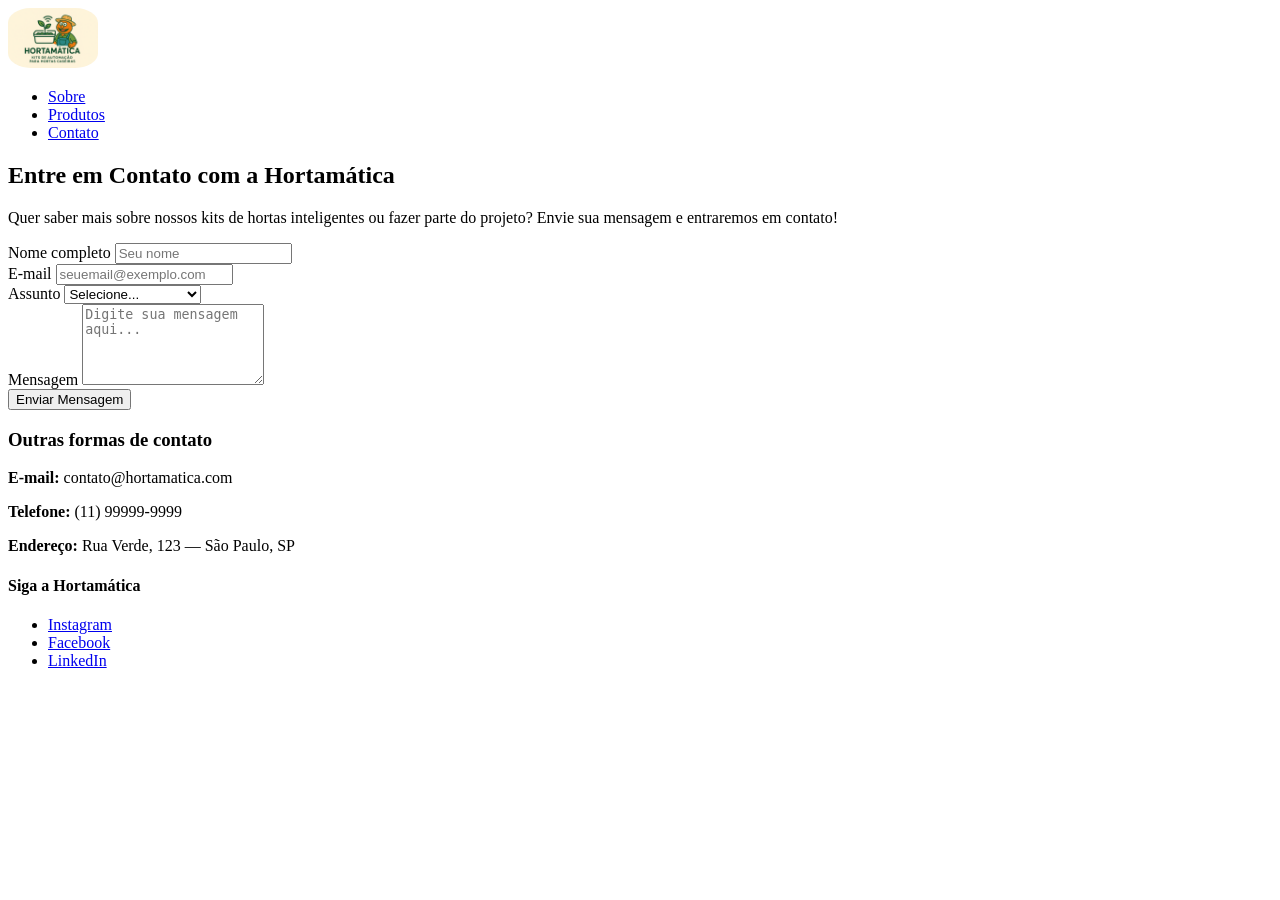
==== contato.html @ 6bbf13af "Add files via upload" ====
<!DOCTYPE html>
<html lang="pt-BR">

<head>
    <meta charset="UTF-8">
    <meta name="viewport" content="width=device-width, initial-scale=1.0">
    <title>Contato</title>
    <link rel="stylesheet" href="./assets/css/styles.css">
</head>

<body>

    <header>
        <img id="logo-header" src="./assets/images/Logo.png" alt="Logo Hortomática">
        <nav>
            <ul>
                <li><a href="sobre.html">Sobre</a></li>
                <li><a href="produtos.html">Produtos</a></li>
                <li><a href="contato.html">Contato</a></li>
            </ul>
    </header>

    <main>
    <section class="contato">
        <h2>Entre em Contato com a Hortamática</h2>
        <p>Quer saber mais sobre nossos kits de hortas inteligentes ou fazer parte do projeto? Envie sua mensagem e
            entraremos em contato!</p>

        <form class="form-contato" method="post">
            <div class="campo">
                <label for="nome">Nome completo</label>
                <input type="text" id="nome" name="nome" placeholder="Seu nome" required>
            </div>

            <div class="campo">
                <label for="email">E-mail</label>
                <input type="email" id="email" name="email" placeholder="seuemail@exemplo.com" required>
            </div>

            <div class="campo">
                <label for="assunto">Assunto</label>
                <select id="assunto" name="assunto" required>
                    <option value="">Selecione...</option>
                    <option value="orcamento">Solicitar orçamento</option>
                    <option value="parceria">Parceria</option>
                    <option value="voluntariado">Faça parte</option>
                    <option value="duvida">Dúvida geral</option>
                </select>
            </div>

            <div class="campo">
                <label for="mensagem">Mensagem</label>
                <textarea id="mensagem" name="mensagem" rows="5" placeholder="Digite sua mensagem aqui..."
                    required></textarea>
            </div>

            <button type="submit" class="btn-enviar">Enviar Mensagem</button>
        </form>

        <div class="info-contato">
            <h3>Outras formas de contato</h3>
            <p><strong>E-mail:</strong> contato@hortamatica.com</p>
            <p><strong>Telefone:</strong> (11) 99999-9999</p>
            <p><strong>Endereço:</strong> Rua Verde, 123 — São Paulo, SP</p>

            <h4>Siga a Hortamática</h4>
            <ul class="redes-sociais">
                <li><a href="#">Instagram</a></li>
                <li><a href="#">Facebook</a></li>
                <li><a href="#">LinkedIn</a></li>
            </ul>
        </div>
    </section>
    </main>
</body>

</html>
---- assets/css/styles.css ----
#logo-header {
    height: 60px;
    margin-right: 20px;
    border-radius: 25%;
}
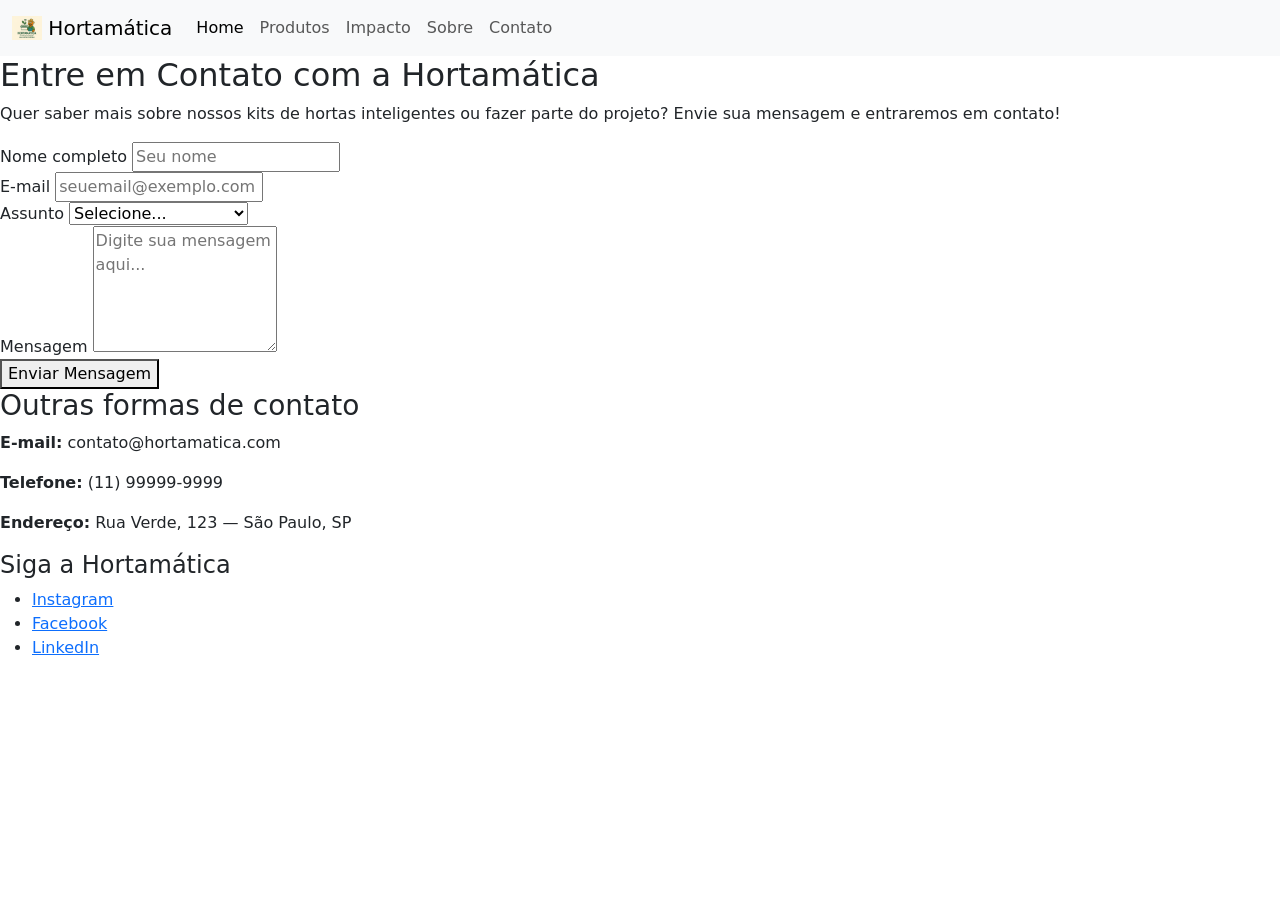
==== commit 315a2f70: "feat: adicionando navbar em todas as páginas" ====
--- a/contato.html
+++ b/contato.html
@@ -6,18 +6,43 @@
     <meta name="viewport" content="width=device-width, initial-scale=1.0">
     <title>Contato</title>
     <link rel="stylesheet" href="./assets/css/styles.css">
+    <link href="https://cdn.jsdelivr.net/npm/bootstrap@5.3.8/dist/css/bootstrap.min.css" rel="stylesheet"
+        integrity="sha384-sRIl4kxILFvY47J16cr9ZwB07vP4J8+LH7qKQnuqkuIAvNWLzeN8tE5YBujZqJLB" crossorigin="anonymous">
 </head>
 
 <body>
-
-    <header>
-        <img id="logo-header" src="./assets/images/Logo.png" alt="Logo Hortomática">
-        <nav>
-            <ul>
-                <li><a href="sobre.html">Sobre</a></li>
-                <li><a href="produtos.html">Produtos</a></li>
-                <li><a href="contato.html">Contato</a></li>
-            </ul>
+ <nav class="navbar navbar-expand-lg bg-body-tertiary">
+            <div class="container-fluid">
+                <a class="navbar-brand" href="#">
+                    <img src="assets/images/Logo.png" alt="Logo" width="30" height="24"
+                        class="d-inline-block align-text-top">
+                    Hortamática
+                </a>
+                <button class="navbar-toggler" type="button" data-bs-toggle="collapse" data-bs-target="#navbarNav"
+                    aria-controls="navbarNav" aria-expanded="false" aria-label="Toggle navigation">
+                    <span class="navbar-toggler-icon"></span>
+                </button>
+                <div class="collapse navbar-collapse" id="navbarNav">
+                    <ul class="navbar-nav">
+                        <li class="nav-item">
+                            <a class="nav-link active" aria-current="page" href="index.html">Home</a>
+                        </li>
+                        <li class="nav-item">
+                            <a class="nav-link" href="produtos.html">Produtos</a>
+                        </li>
+                        <li class="nav-item">
+                            <a class="nav-link" href="impacto.html">Impacto</a>
+                        </li>
+                        <li class="nav-item">
+                            <a class="nav-link" href="sobre.html">Sobre</a>
+                        </li>
+                        <li class="nav-item">
+                            <a class="nav-link" href="contato.html">Contato</a>
+                        </li>
+                    </ul>
+                </div>
+            </div>
+        </nav>
     </header>
 
     <main>
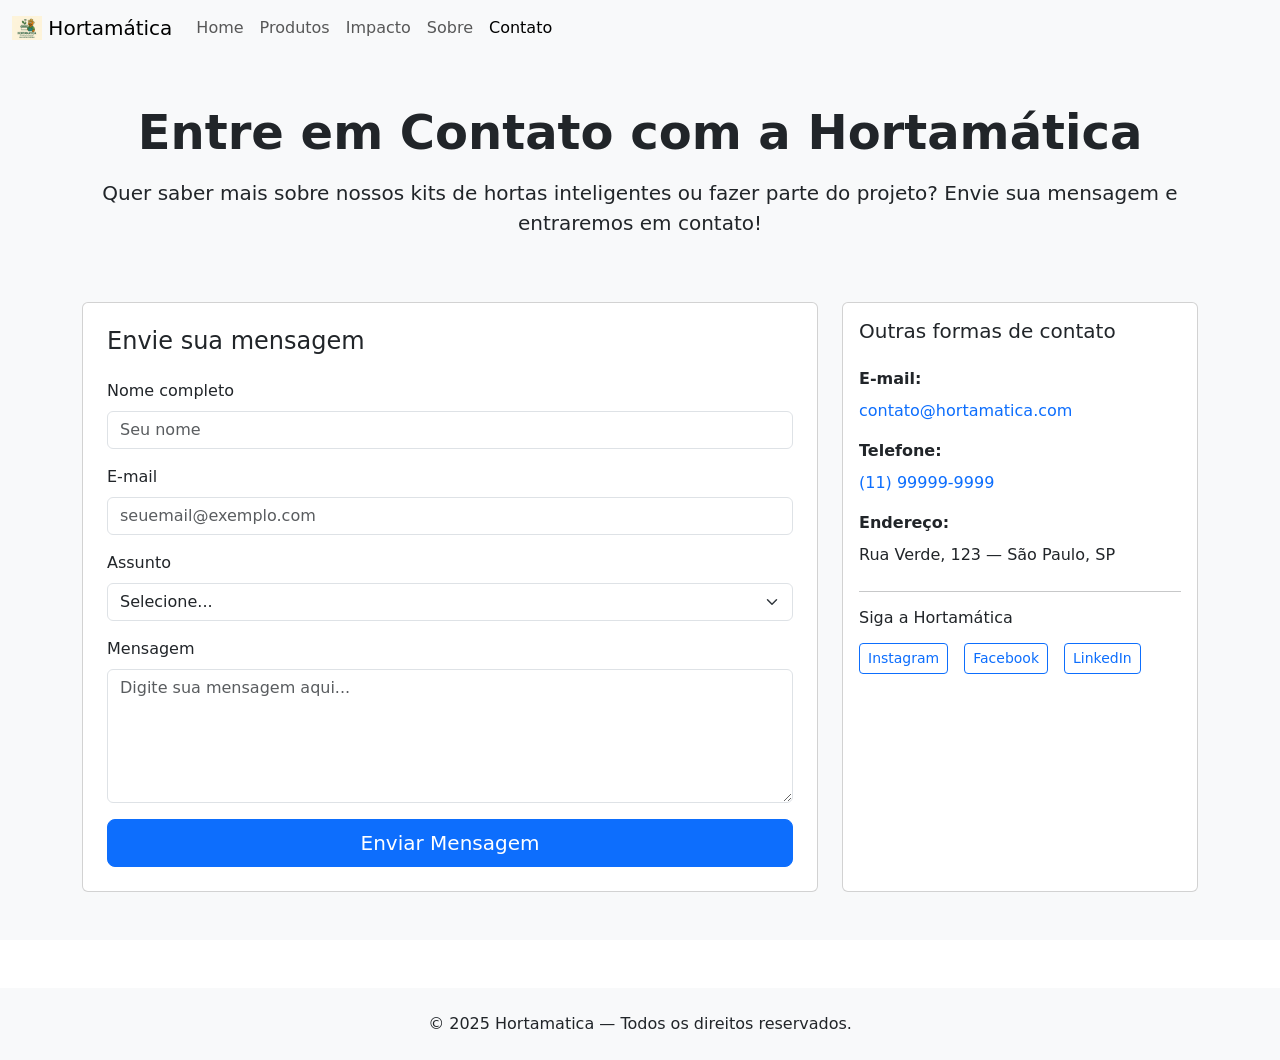
==== commit c96b1f11: "feat: melhorando layout da página contato" ====
--- a/contato.html
+++ b/contato.html
@@ -4,14 +4,15 @@
 <head>
     <meta charset="UTF-8">
     <meta name="viewport" content="width=device-width, initial-scale=1.0">
-    <title>Contato</title>
-    <link rel="stylesheet" href="./assets/css/styles.css">
+    <title>Contato — Hortamatica</title>
     <link href="https://cdn.jsdelivr.net/npm/bootstrap@5.3.8/dist/css/bootstrap.min.css" rel="stylesheet"
         integrity="sha384-sRIl4kxILFvY47J16cr9ZwB07vP4J8+LH7qKQnuqkuIAvNWLzeN8tE5YBujZqJLB" crossorigin="anonymous">
+    <link href="./assets/css/styles.css" rel="stylesheet">
 </head>
 
 <body>
- <nav class="navbar navbar-expand-lg bg-body-tertiary">
+    <header>
+        <nav class="navbar navbar-expand-lg bg-body-tertiary">
             <div class="container-fluid">
                 <a class="navbar-brand" href="#">
                     <img src="assets/images/Logo.png" alt="Logo" width="30" height="24"
@@ -25,7 +26,7 @@
                 <div class="collapse navbar-collapse" id="navbarNav">
                     <ul class="navbar-nav">
                         <li class="nav-item">
-                            <a class="nav-link active" aria-current="page" href="index.html">Home</a>
+                            <a class="nav-link" href="index.html">Home</a>
                         </li>
                         <li class="nav-item">
                             <a class="nav-link" href="produtos.html">Produtos</a>
@@ -37,7 +38,7 @@
                             <a class="nav-link" href="sobre.html">Sobre</a>
                         </li>
                         <li class="nav-item">
-                            <a class="nav-link" href="contato.html">Contato</a>
+                            <a class="nav-link active" aria-current="page" href="contato.html">Contato</a>
                         </li>
                     </ul>
                 </div>
@@ -45,58 +46,95 @@
         </nav>
     </header>
 
-    <main>
-    <section class="contato">
-        <h2>Entre em Contato com a Hortamática</h2>
-        <p>Quer saber mais sobre nossos kits de hortas inteligentes ou fazer parte do projeto? Envie sua mensagem e
-            entraremos em contato!</p>
-
-        <form class="form-contato" method="post">
-            <div class="campo">
-                <label for="nome">Nome completo</label>
-                <input type="text" id="nome" name="nome" placeholder="Seu nome" required>
+    <main class="bg-light py-5">
+        <div class="container">
+            <div class="row mb-5">
+                <div class="col-12">
+                    <h1 class="display-5 fw-bold text-center mb-3">Entre em Contato com a Hortamática</h1>
+                    <p class="lead text-center">Quer saber mais sobre nossos kits de hortas inteligentes ou fazer parte do projeto? Envie sua mensagem e
+                        entraremos em contato!</p>
+                </div>
             </div>
 
-            <div class="campo">
-                <label for="email">E-mail</label>
-                <input type="email" id="email" name="email" placeholder="seuemail@exemplo.com" required>
+            <div class="row g-4">
+                <div class="col-12 col-lg-8">
+                    <div class="card">
+                        <div class="card-body p-4">
+                            <h2 class="h4 mb-4">Envie sua mensagem</h2>
+                            <form method="post">
+                                <div class="mb-3">
+                                    <label for="nome" class="form-label">Nome completo</label>
+                                    <input type="text" class="form-control" id="nome" name="nome" placeholder="Seu nome" required>
+                                </div>
+
+                                <div class="mb-3">
+                                    <label for="email" class="form-label">E-mail</label>
+                                    <input type="email" class="form-control" id="email" name="email" placeholder="seuemail@exemplo.com" required>
+                                </div>
+
+                                <div class="mb-3">
+                                    <label for="assunto" class="form-label">Assunto</label>
+                                    <select class="form-select" id="assunto" name="assunto" required>
+                                        <option value="">Selecione...</option>
+                                        <option value="orcamento">Solicitar orçamento</option>
+                                        <option value="parceria">Parceria</option>
+                                        <option value="voluntariado">Faça parte</option>
+                                        <option value="duvida">Dúvida geral</option>
+                                    </select>
+                                </div>
+
+                                <div class="mb-3">
+                                    <label for="mensagem" class="form-label">Mensagem</label>
+                                    <textarea class="form-control" id="mensagem" name="mensagem" rows="5" placeholder="Digite sua mensagem aqui..." required></textarea>
+                                </div>
+
+                                <button type="submit" class="btn btn-primary btn-lg w-100">Enviar Mensagem</button>
+                            </form>
+                        </div>
+                    </div>
+                </div>
+
+                <div class="col-12 col-lg-4">
+                    <div class="card h-100">
+                        <div class="card-body">
+                            <h3 class="h5 mb-4">Outras formas de contato</h3>
+                            <div class="mb-4">
+                                <p class="mb-2"><strong>E-mail:</strong></p>
+                                <p class="mb-3"><a href="mailto:contato@hortamatica.com" class="text-decoration-none">contato@hortamatica.com</a></p>
+                                
+                                <p class="mb-2"><strong>Telefone:</strong></p>
+                                <p class="mb-3"><a href="tel:+5511999999999" class="text-decoration-none">(11) 99999-9999</a></p>
+                                
+                                <p class="mb-2"><strong>Endereço:</strong></p>
+                                <p class="mb-0">Rua Verde, 123 — São Paulo, SP</p>
+                            </div>
+
+                            <hr>
+
+                            <h4 class="h6 mb-3">Siga a Hortamática</h4>
+                            <div class="d-flex gap-3">
+                                <a href="#" class="btn btn-outline-primary btn-sm">Instagram</a>
+                                <a href="#" class="btn btn-outline-primary btn-sm">Facebook</a>
+                                <a href="#" class="btn btn-outline-primary btn-sm">LinkedIn</a>
+                            </div>
+                        </div>
+                    </div>
+                </div>
             </div>
+        </div>
+    </main>
 
-            <div class="campo">
-                <label for="assunto">Assunto</label>
-                <select id="assunto" name="assunto" required>
-                    <option value="">Selecione...</option>
-                    <option value="orcamento">Solicitar orçamento</option>
-                    <option value="parceria">Parceria</option>
-                    <option value="voluntariado">Faça parte</option>
-                    <option value="duvida">Dúvida geral</option>
-                </select>
+    <footer class="bg-body-tertiary mt-5">
+        <div class="container py-4">
+            <div class="text-center">
+                <p class="mb-0">&copy; <span>2025</span> Hortamatica — Todos os direitos reservados.</p>
             </div>
+        </div>
+    </footer>
 
-            <div class="campo">
-                <label for="mensagem">Mensagem</label>
-                <textarea id="mensagem" name="mensagem" rows="5" placeholder="Digite sua mensagem aqui..."
-                    required></textarea>
-            </div>
-
-            <button type="submit" class="btn-enviar">Enviar Mensagem</button>
-        </form>
-
-        <div class="info-contato">
-            <h3>Outras formas de contato</h3>
-            <p><strong>E-mail:</strong> contato@hortamatica.com</p>
-            <p><strong>Telefone:</strong> (11) 99999-9999</p>
-            <p><strong>Endereço:</strong> Rua Verde, 123 — São Paulo, SP</p>
-
-            <h4>Siga a Hortamática</h4>
-            <ul class="redes-sociais">
-                <li><a href="#">Instagram</a></li>
-                <li><a href="#">Facebook</a></li>
-                <li><a href="#">LinkedIn</a></li>
-            </ul>
-        </div>
-    </section>
-    </main>
+    <script src="https://cdn.jsdelivr.net/npm/bootstrap@5.3.8/dist/js/bootstrap.bundle.min.js"
+        integrity="sha384-FKyoEForCGlyvwx9Hj09JcYn3nv7wiPVlz7YYwJrWVcXK/BmnVDxM+D2scQbITxI"
+        crossorigin="anonymous"></script>
 </body>
 
 </html>
--- a/assets/css/styles.css
+++ b/assets/css/styles.css
@@ -2,4 +2,74 @@
     height: 60px;
     margin-right: 20px;
     border-radius: 25%;
+}
+
+.title {
+    text-align: center;
+}
+
+.topic {
+    padding-left: 20px;
+
+}
+
+.paragraph {
+    padding-left: 40px;
+}
+
+.img-produtos {
+    border-style: solid 2px;
+    border-color: black;
+}
+
+#img-borda {
+    border-style: solid 2px;
+    border-color: black;
+}
+
+.meus-cards {
+    padding: 5%;
+}
+
+/* Carousel com altura fixa para evitar redimensionamento */
+.carousel-fixed-height {
+    height: 400px;
+    overflow: hidden;
+}
+
+.carousel-fixed-height .carousel-inner {
+    height: 100%;
+}
+
+.carousel-fixed-height .carousel-item {
+    height: 100%;
+}
+
+.carousel-img {
+    width: 100%;
+    height: 100%;
+    object-fit: cover;
+}
+
+/* Responsividade para telas menores */
+@media (max-width: 768px) {
+    .carousel-fixed-height {
+        height: 300px;
+    }
+}
+
+/* Imagens dos cards de produtos com altura fixa e fundo branco */
+.card-img-top {
+    height: 250px;
+    object-fit: contain;
+    background-color: white;
+    padding: 1rem;
+    border: 0.5px solid gray;
+}
+
+/* Responsividade para imagens dos cards */
+@media (max-width: 768px) {
+    .card-img-top {
+        height: 200px;
+    }
 }
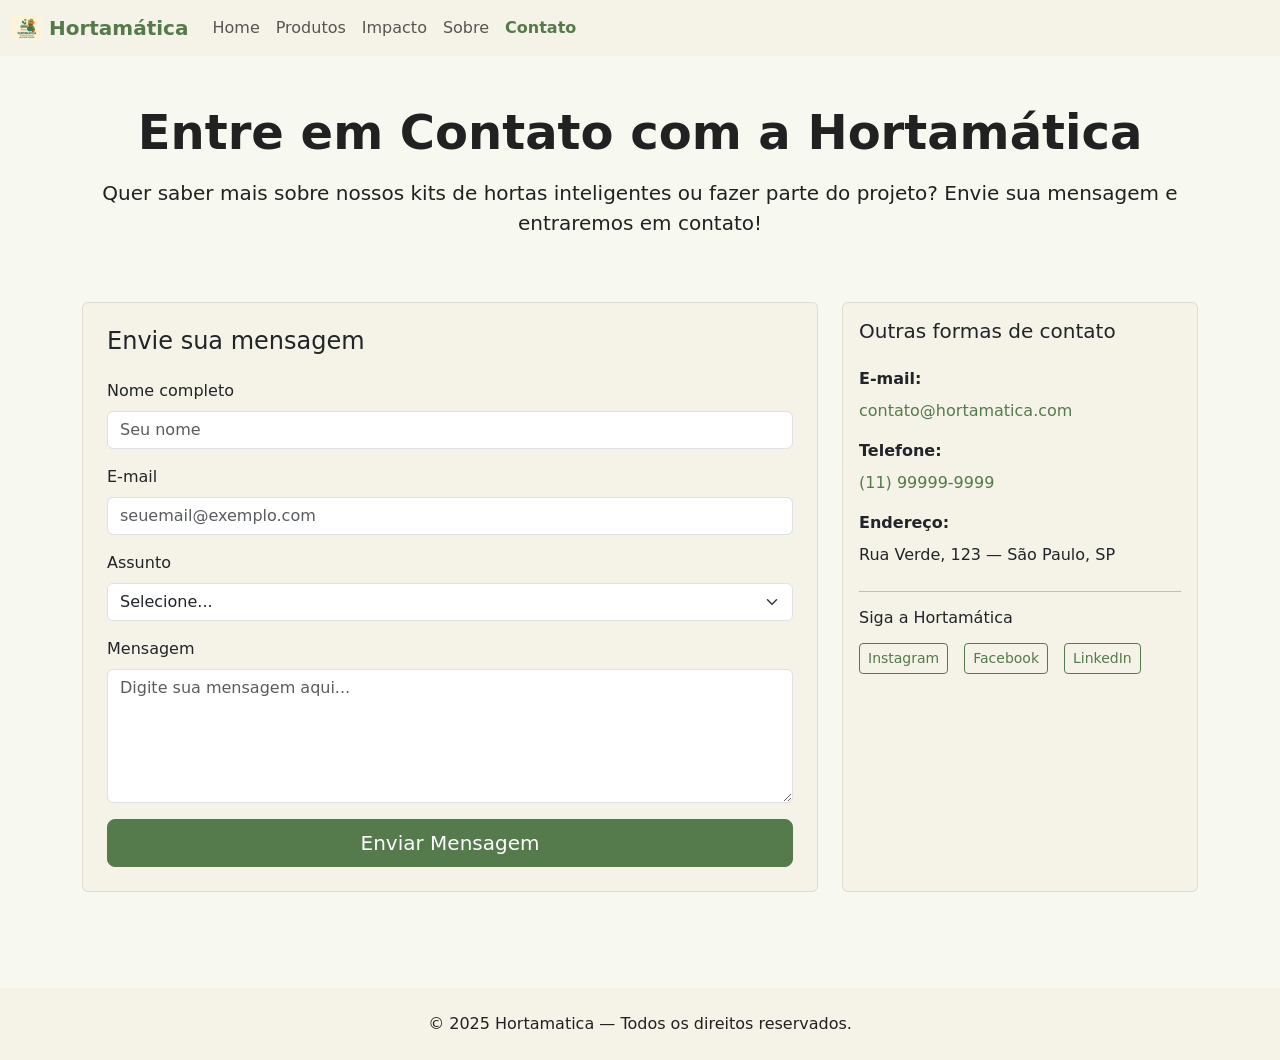
==== commit 926f6946: "feat: adicionando navegação no logo" ====
--- a/contato.html
+++ b/contato.html
@@ -14,7 +14,7 @@
     <header>
         <nav class="navbar navbar-expand-lg bg-body-tertiary">
             <div class="container-fluid">
-                <a class="navbar-brand" href="#">
+                <a class="navbar-brand" href="index.html">
                     <img src="assets/images/Logo.png" alt="Logo" width="30" height="24"
                         class="d-inline-block align-text-top">
                     Hortamática
--- a/assets/css/styles.css
+++ b/assets/css/styles.css
@@ -1,3 +1,192 @@
+/* Paleta de Cores - Hortamática */
+:root {
+    --cor-primaria: #557A4B;        /* Verde da Horta */
+    --cor-secundaria: #EF852D;      /* Laranja Vibrante */
+    --cor-fundo-principal: #F7F8EF; /* Fundo Principal (Quente) */
+    --cor-fundo-conteudo: #F5F2E7;  /* Fundo de Conteúdo (Creme) */
+    --cor-texto: #212121;           /* Texto/Contorno (Escuro) */
+    --cor-acento: #F5C75B;          /* Acento (Palha) */
+}
+
+/* Aplicação da paleta de cores */
+body {
+    background-color: var(--cor-fundo-principal);
+    color: var(--cor-texto);
+}
+
+/* Botões principais - Verde */
+.btn-primary {
+    background-color: var(--cor-primaria);
+    border-color: var(--cor-primaria);
+    color: white;
+}
+
+.btn-primary:hover,
+.btn-primary:focus,
+.btn-primary:active {
+    background-color: #45603a;
+    border-color: #45603a;
+}
+
+/* Botões secundários - Laranja */
+.btn-secondary,
+.btn-outline-secondary {
+    background-color: var(--cor-secundaria);
+    border-color: var(--cor-secundaria);
+    color: white;
+}
+
+.btn-secondary:hover,
+.btn-secondary:focus,
+.btn-secondary:active {
+    background-color: #d6731f;
+    border-color: #d6731f;
+    color: white;
+}
+
+.btn-outline-secondary {
+    background-color: transparent;
+    color: var(--cor-secundaria);
+}
+
+.btn-outline-secondary:hover {
+    background-color: var(--cor-secundaria);
+    border-color: var(--cor-secundaria);
+    color: white;
+}
+
+/* Botões outline primary - Verde */
+.btn-outline-primary {
+    color: var(--cor-primaria);
+    border-color: var(--cor-primaria);
+}
+
+.btn-outline-primary:hover {
+    background-color: var(--cor-primaria);
+    border-color: var(--cor-primaria);
+    color: white;
+}
+
+/* Links ativos */
+.nav-link.active {
+    color: var(--cor-primaria) !important;
+    font-weight: 600;
+}
+
+.nav-link:hover {
+    color: var(--cor-primaria) !important;
+}
+
+/* Cards - Fundo creme */
+.card {
+    background-color: var(--cor-fundo-conteudo);
+    border-color: rgba(33, 33, 33, 0.1);
+}
+
+/* Main - Fundo principal */
+main.bg-light {
+    background-color: var(--cor-fundo-principal) !important;
+}
+
+/* Títulos de destaque */
+.display-4,
+.display-5,
+.display-6 {
+    color: var(--cor-texto);
+}
+
+/* Alertas e notificações */
+.alert-info {
+    background-color: var(--cor-acento);
+    border-color: var(--cor-acento);
+    color: var(--cor-texto);
+}
+
+/* Bordas dos cards com cores temáticas */
+.border-primary {
+    border-color: var(--cor-primaria) !important;
+}
+
+.border-success {
+    border-color: var(--cor-primaria) !important;
+}
+
+.border-info {
+    border-color: var(--cor-acento) !important;
+}
+
+.border-warning {
+    border-color: var(--cor-secundaria) !important;
+}
+
+/* Textos coloridos */
+.text-primary {
+    color: var(--cor-primaria) !important;
+}
+
+.text-success {
+    color: var(--cor-primaria) !important;
+}
+
+.text-info {
+    color: var(--cor-acento) !important;
+}
+
+.text-warning {
+    color: var(--cor-secundaria) !important;
+}
+
+/* Footer */
+footer.bg-body-tertiary {
+    background-color: var(--cor-fundo-conteudo) !important;
+}
+
+/* Navbar */
+.navbar.bg-body-tertiary {
+    background-color: var(--cor-fundo-conteudo) !important;
+}
+
+.navbar-brand {
+    color: var(--cor-primaria) !important;
+    font-weight: 600;
+}
+
+/* Formulários */
+.form-control:focus,
+.form-select:focus {
+    border-color: var(--cor-primaria);
+    box-shadow: 0 0 0 0.25rem rgba(85, 122, 75, 0.25);
+}
+
+/* Cards de estatísticas com cores */
+.card.border-primary .display-4,
+.card.border-success .display-4 {
+    color: var(--cor-primaria);
+}
+
+.card.border-info .display-4 {
+    color: var(--cor-acento);
+}
+
+/* Links */
+a {
+    color: var(--cor-primaria);
+}
+
+a:hover {
+    color: #45603a;
+}
+
+/* Texto muted */
+.text-muted {
+    color: rgba(33, 33, 33, 0.6) !important;
+}
+
+/* Lead text */
+.lead {
+    color: var(--cor-texto);
+}
+
 #logo-header {
     height: 60px;
     margin-right: 20px;
